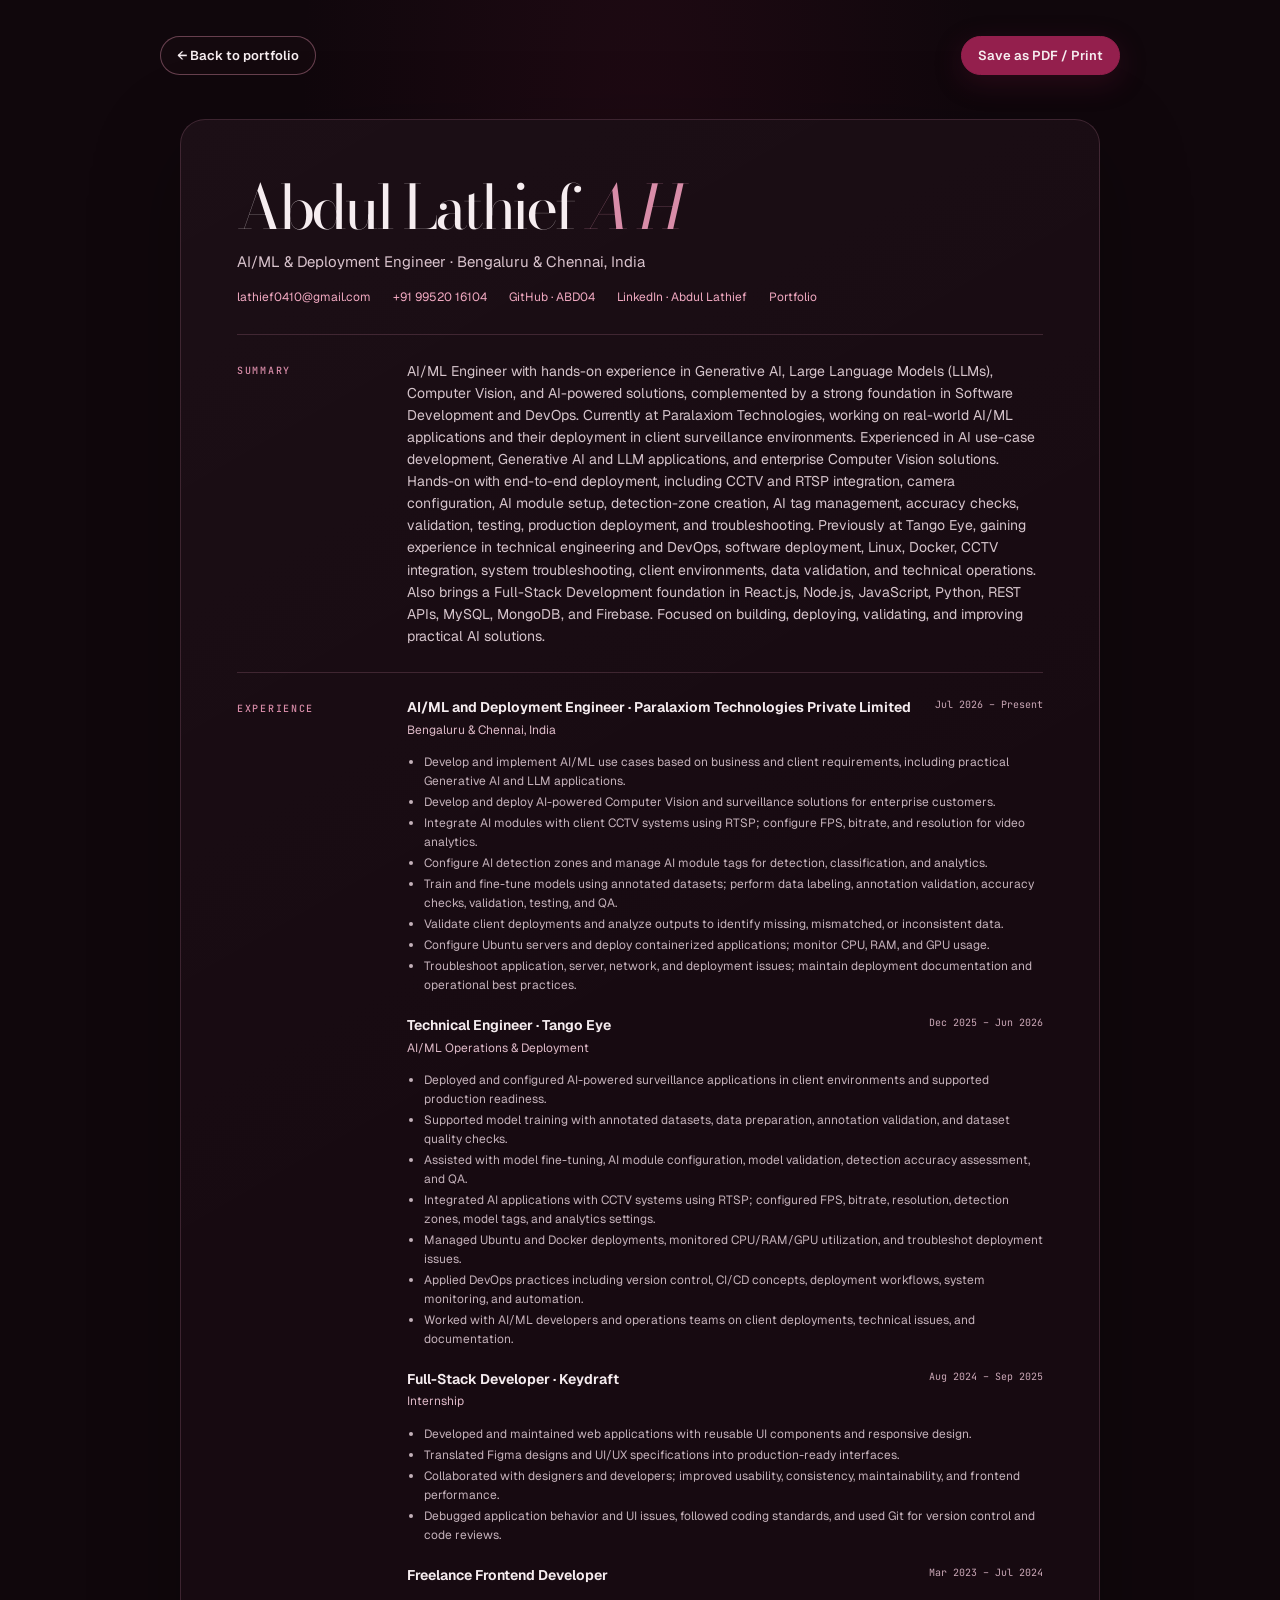
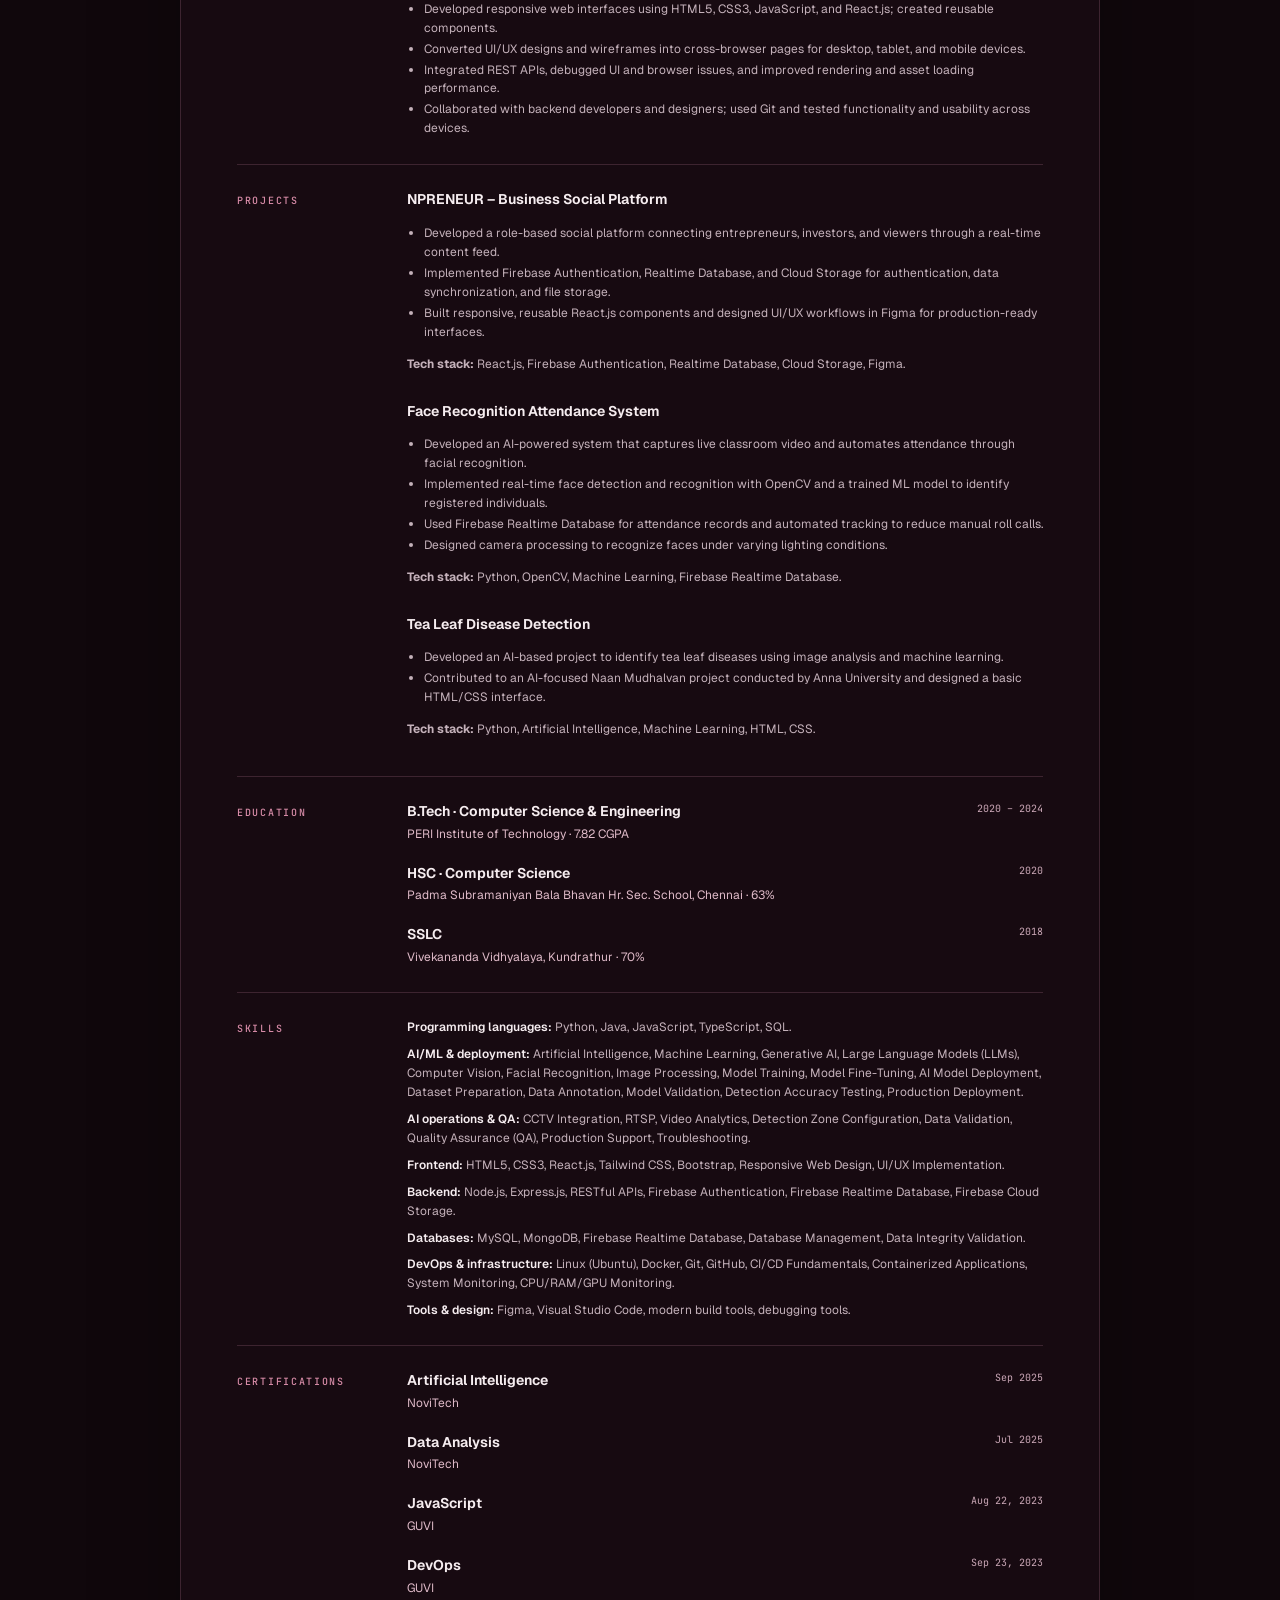
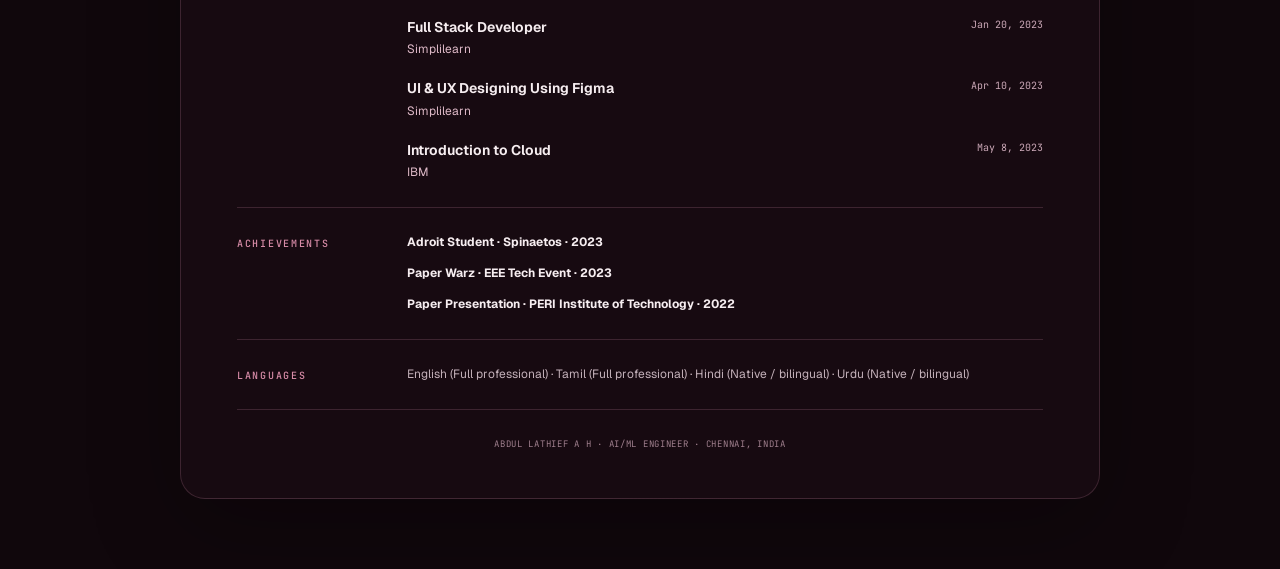
==== resume.html @ 0374a2bf "Add printable resume page from updated PDF" ====
<!doctype html>
<html lang="en">
<head>
  <meta charset="utf-8">
  <meta name="viewport" content="width=device-width, initial-scale=1">
  <meta name="theme-color" content="#10070c">
  <meta name="description" content="Resume of Abdul Lathief A H, AI/ML and deployment engineer.">
  <title>Resume — Abdul Lathief A H</title>
  <link rel="preconnect" href="https://fonts.googleapis.com">
  <link rel="preconnect" href="https://fonts.gstatic.com" crossorigin>
  <link href="https://fonts.googleapis.com/css2?family=Bodoni+Moda:opsz,wght@6..96,400;6..96,500&family=Geist:wght@300;400;500;600;700&family=JetBrains+Mono:wght@400;500&display=swap" rel="stylesheet">
  <style>
    :root{color-scheme:dark;--bg:#10070c;--card:#170a11;--ink:#f6edf0;--muted:#c4b1ba;--pink:#d88ca8;--line:rgba(216,140,168,.2);--mono:"JetBrains Mono",monospace;--sans:"Geist",Arial,sans-serif;--serif:"Bodoni Moda",Georgia,serif}
    *{box-sizing:border-box}html{background:var(--bg);scroll-behavior:smooth}body{margin:0;background:radial-gradient(ellipse at 50% 10%,rgba(110,23,56,.16),transparent 38%),var(--bg);color:var(--ink);font:14px/1.58 var(--sans);-webkit-font-smoothing:antialiased}a{color:inherit;text-decoration:none}.resume-toolbar{max-width:960px;margin:0 auto;padding:36px 0 24px;display:flex;justify-content:space-between;align-items:center}.tool-button{display:inline-flex;align-items:center;justify-content:center;gap:8px;padding:10px 16px;border:1px solid rgba(216,140,168,.42);border-radius:999px;background:rgba(25,11,18,.55);color:var(--ink);font:600 13px var(--sans);cursor:pointer;transition:background .2s,border-color .2s,transform .2s}.tool-button:hover{transform:translateY(-2px);border-color:var(--pink);background:rgba(148,31,77,.22)}.tool-primary{background:#941f4d;border-color:#941f4d;box-shadow:0 8px 28px rgba(110,23,56,.28)}.tool-primary:hover{background:#ad2a5e;border-color:#ad2a5e}.resume-sheet{max-width:920px;margin:20px auto 70px;padding:54px 56px 48px;border:1px solid var(--line);border-radius:25px;background:linear-gradient(150deg,rgba(255,255,255,.02),transparent 30%),var(--card);box-shadow:0 26px 90px rgba(0,0,0,.28)}.resume-header{padding-bottom:27px;border-bottom:1px solid var(--line)}h1{margin:0;font:400 clamp(40px,6vw,61px)/1.08 var(--serif);letter-spacing:-.055em}h1 em{color:var(--pink);font-weight:400}.resume-role{margin:10px 0 14px;color:#d9c3cd;font-size:15px}.contact-row{display:flex;flex-wrap:wrap;gap:8px 22px;color:#f0a8c0;font-size:12px}.contact-row a:hover{text-decoration:underline}.resume-section{display:grid;grid-template-columns:150px 1fr;gap:20px;padding:25px 0;border-bottom:1px solid var(--line)}.resume-section:last-child{border-bottom:0;padding-bottom:0}.section-label{margin:4px 0 0;color:var(--pink);font:500 10px var(--mono);letter-spacing:.17em}.section-content{min-width:0}.summary{margin:0;color:#d5c4cb}.resume-item{display:grid;grid-template-columns:minmax(0,1fr) auto;gap:3px 18px;margin:0 0 20px}.resume-item:last-child{margin-bottom:0}.resume-item h3{margin:0;color:var(--ink);font-size:14px;font-weight:650;line-height:1.4}.item-date{color:#cba8b7;text-align:right;font:10px var(--mono);white-space:nowrap}.item-subtitle{grid-column:1/-1;margin:0;color:#dfbac8;font-size:12px}.item-copy{grid-column:1/-1;margin:5px 0 0;color:var(--muted);font-size:12px}.item-copy ul{margin:5px 0 0;padding-left:17px}.item-copy li{padding:1px 0}.skill-list{display:grid;gap:8px;margin:0}.skill-list p{margin:0;color:var(--muted);font-size:12px}.skill-list strong{color:var(--ink);font-weight:600}.project-list{display:grid;gap:16px}.project-list .resume-item{margin:0}.course-inline{margin:12px 0 0;color:var(--muted);font-size:12px}.award-list{display:grid;gap:12px}.award-list p{margin:0;color:var(--muted);font-size:12px}.award-list b{color:var(--ink)}.language-list{margin:0;color:var(--muted);font-size:12px}.resume-footer{margin-top:28px;color:#9f7f8d;font:9px var(--mono);letter-spacing:.08em;text-align:center}
    @media(max-width:1000px){.resume-toolbar{margin:0 5vw}.resume-sheet{margin:20px 5vw 60px}}
    @media(max-width:640px){body{font-size:13px}.resume-toolbar{margin:0;padding:22px 5vw 12px}.tool-button{padding:9px 12px;font-size:11px}.resume-sheet{margin:12px 4vw 38px;padding:30px 23px 32px;border-radius:19px}h1{font-size:42px}.resume-role{font-size:13px}.contact-row{gap:7px 14px;font-size:11px}.resume-section{grid-template-columns:1fr;gap:11px;padding:20px 0}.section-label{margin:0}.resume-item{grid-template-columns:1fr;gap:3px;margin-bottom:17px}.item-date{text-align:left;grid-row:2}.item-subtitle,.item-copy{grid-column:auto}.item-subtitle{grid-row:3}.item-copy{grid-row:4}.item-copy li{padding:2px 0}}
    @media print{@page{size:A4;margin:12mm}html,body{background:#10070c!important;print-color-adjust:exact;-webkit-print-color-adjust:exact}.resume-toolbar{display:none}.resume-sheet{max-width:none;margin:0;padding:13mm;border:1px solid var(--line);border-radius:0;box-shadow:none;break-inside:auto}.resume-header,.resume-section,.resume-item{break-inside:avoid}.resume-section{padding:17px 0}h1{font-size:39pt}.item-copy,.skill-list p,.award-list p,.summary{font-size:9pt}.section-label{font-size:8pt}.resume-footer{margin-top:17px}}
  </style>
</head>
<body>
  <div class="resume-toolbar" aria-label="Resume actions">
    <a class="tool-button" href="Abdul%20Lathief%20Portfolio.html">← Back to portfolio</a>
    <button class="tool-button tool-primary" type="button" onclick="window.print()">Save as PDF / Print</button>
  </div>
  <main class="resume-sheet">
    <header class="resume-header">
      <h1>Abdul Lathief <em>A H</em></h1>
      <p class="resume-role">AI/ML &amp; Deployment Engineer · Bengaluru &amp; Chennai, India</p>
      <div class="contact-row"><a href="mailto:lathief0410@gmail.com">lathief0410@gmail.com</a><a href="tel:+919952016104">+91 99520 16104</a><a href="https://github.com/ABD04" target="_blank" rel="noreferrer">GitHub · ABD04</a><a href="https://www.linkedin.com/in/abdul-lathief-a-h-a59410236/" target="_blank" rel="noreferrer">LinkedIn · Abdul Lathief</a><a href="Abdul%20Lathief%20Portfolio.html">Portfolio</a></div>
    </header>

    <section class="resume-section"><h2 class="section-label">SUMMARY</h2><div class="section-content"><p class="summary">AI/ML Engineer with hands-on experience in Generative AI, Large Language Models (LLMs), Computer Vision, and AI-powered solutions, complemented by a strong foundation in Software Development and DevOps. Currently at Paralaxiom Technologies, working on real-world AI/ML applications and their deployment in client surveillance environments. Experienced in AI use-case development, Generative AI and LLM applications, and enterprise Computer Vision solutions. Hands-on with end-to-end deployment, including CCTV and RTSP integration, camera configuration, AI module setup, detection-zone creation, AI tag management, accuracy checks, validation, testing, production deployment, and troubleshooting. Previously at Tango Eye, gaining experience in technical engineering and DevOps, software deployment, Linux, Docker, CCTV integration, system troubleshooting, client environments, data validation, and technical operations. Also brings a Full-Stack Development foundation in React.js, Node.js, JavaScript, Python, REST APIs, MySQL, MongoDB, and Firebase. Focused on building, deploying, validating, and improving practical AI solutions.</p></div></section>

    <section class="resume-section"><h2 class="section-label">EXPERIENCE</h2><div class="section-content">
      <article class="resume-item"><h3>AI/ML and Deployment Engineer · Paralaxiom Technologies Private Limited</h3><time class="item-date">Jul 2026 – Present</time><p class="item-subtitle">Bengaluru &amp; Chennai, India</p><div class="item-copy"><ul><li>Develop and implement AI/ML use cases based on business and client requirements, including practical Generative AI and LLM applications.</li><li>Develop and deploy AI-powered Computer Vision and surveillance solutions for enterprise customers.</li><li>Integrate AI modules with client CCTV systems using RTSP; configure FPS, bitrate, and resolution for video analytics.</li><li>Configure AI detection zones and manage AI module tags for detection, classification, and analytics.</li><li>Train and fine-tune models using annotated datasets; perform data labeling, annotation validation, accuracy checks, validation, testing, and QA.</li><li>Validate client deployments and analyze outputs to identify missing, mismatched, or inconsistent data.</li><li>Configure Ubuntu servers and deploy containerized applications; monitor CPU, RAM, and GPU usage.</li><li>Troubleshoot application, server, network, and deployment issues; maintain deployment documentation and operational best practices.</li></ul></div></article>
      <article class="resume-item"><h3>Technical Engineer · Tango Eye</h3><time class="item-date">Dec 2025 – Jun 2026</time><p class="item-subtitle">AI/ML Operations &amp; Deployment</p><div class="item-copy"><ul><li>Deployed and configured AI-powered surveillance applications in client environments and supported production readiness.</li><li>Supported model training with annotated datasets, data preparation, annotation validation, and dataset quality checks.</li><li>Assisted with model fine-tuning, AI module configuration, model validation, detection accuracy assessment, and QA.</li><li>Integrated AI applications with CCTV systems using RTSP; configured FPS, bitrate, resolution, detection zones, model tags, and analytics settings.</li><li>Managed Ubuntu and Docker deployments, monitored CPU/RAM/GPU utilization, and troubleshot deployment issues.</li><li>Applied DevOps practices including version control, CI/CD concepts, deployment workflows, system monitoring, and automation.</li><li>Worked with AI/ML developers and operations teams on client deployments, technical issues, and documentation.</li></ul></div></article>
      <article class="resume-item"><h3>Full-Stack Developer · Keydraft</h3><time class="item-date">Aug 2024 – Sep 2025</time><p class="item-subtitle">Internship</p><div class="item-copy"><ul><li>Developed and maintained web applications with reusable UI components and responsive design.</li><li>Translated Figma designs and UI/UX specifications into production-ready interfaces.</li><li>Collaborated with designers and developers; improved usability, consistency, maintainability, and frontend performance.</li><li>Debugged application behavior and UI issues, followed coding standards, and used Git for version control and code reviews.</li></ul></div></article>
      <article class="resume-item"><h3>Freelance Frontend Developer</h3><time class="item-date">Mar 2023 – Jul 2024</time><div class="item-copy"><ul><li>Developed responsive web interfaces using HTML5, CSS3, JavaScript, and React.js; created reusable components.</li><li>Converted UI/UX designs and wireframes into cross-browser pages for desktop, tablet, and mobile devices.</li><li>Integrated REST APIs, debugged UI and browser issues, and improved rendering and asset loading performance.</li><li>Collaborated with backend developers and designers; used Git and tested functionality and usability across devices.</li></ul></div></article>
    </div></section>

    <section class="resume-section"><h2 class="section-label">PROJECTS</h2><div class="section-content project-list">
      <article class="resume-item"><h3>NPRENEUR – Business Social Platform</h3><div class="item-copy"><ul><li>Developed a role-based social platform connecting entrepreneurs, investors, and viewers through a real-time content feed.</li><li>Implemented Firebase Authentication, Realtime Database, and Cloud Storage for authentication, data synchronization, and file storage.</li><li>Built responsive, reusable React.js components and designed UI/UX workflows in Figma for production-ready interfaces.</li></ul><p><strong>Tech stack:</strong> React.js, Firebase Authentication, Realtime Database, Cloud Storage, Figma.</p></div></article>
      <article class="resume-item"><h3>Face Recognition Attendance System</h3><div class="item-copy"><ul><li>Developed an AI-powered system that captures live classroom video and automates attendance through facial recognition.</li><li>Implemented real-time face detection and recognition with OpenCV and a trained ML model to identify registered individuals.</li><li>Used Firebase Realtime Database for attendance records and automated tracking to reduce manual roll calls.</li><li>Designed camera processing to recognize faces under varying lighting conditions.</li></ul><p><strong>Tech stack:</strong> Python, OpenCV, Machine Learning, Firebase Realtime Database.</p></div></article>
      <article class="resume-item"><h3>Tea Leaf Disease Detection</h3><div class="item-copy"><ul><li>Developed an AI-based project to identify tea leaf diseases using image analysis and machine learning.</li><li>Contributed to an AI-focused Naan Mudhalvan project conducted by Anna University and designed a basic HTML/CSS interface.</li></ul><p><strong>Tech stack:</strong> Python, Artificial Intelligence, Machine Learning, HTML, CSS.</p></div></article>
    </div></section>

    <section class="resume-section"><h2 class="section-label">EDUCATION</h2><div class="section-content">
      <article class="resume-item"><h3>B.Tech · Computer Science &amp; Engineering</h3><time class="item-date">2020 – 2024</time><p class="item-subtitle">PERI Institute of Technology · 7.82 CGPA</p></article>
      <article class="resume-item"><h3>HSC · Computer Science</h3><time class="item-date">2020</time><p class="item-subtitle">Padma Subramaniyan Bala Bhavan Hr. Sec. School, Chennai · 63%</p></article>
      <article class="resume-item"><h3>SSLC</h3><time class="item-date">2018</time><p class="item-subtitle">Vivekananda Vidhyalaya, Kundrathur · 70%</p></article>
    </div></section>

    <section class="resume-section"><h2 class="section-label">SKILLS</h2><div class="section-content skill-list">
      <p><strong>Programming languages:</strong> Python, Java, JavaScript, TypeScript, SQL.</p>
      <p><strong>AI/ML &amp; deployment:</strong> Artificial Intelligence, Machine Learning, Generative AI, Large Language Models (LLMs), Computer Vision, Facial Recognition, Image Processing, Model Training, Model Fine-Tuning, AI Model Deployment, Dataset Preparation, Data Annotation, Model Validation, Detection Accuracy Testing, Production Deployment.</p>
      <p><strong>AI operations &amp; QA:</strong> CCTV Integration, RTSP, Video Analytics, Detection Zone Configuration, Data Validation, Quality Assurance (QA), Production Support, Troubleshooting.</p>
      <p><strong>Frontend:</strong> HTML5, CSS3, React.js, Tailwind CSS, Bootstrap, Responsive Web Design, UI/UX Implementation.</p>
      <p><strong>Backend:</strong> Node.js, Express.js, RESTful APIs, Firebase Authentication, Firebase Realtime Database, Firebase Cloud Storage.</p>
      <p><strong>Databases:</strong> MySQL, MongoDB, Firebase Realtime Database, Database Management, Data Integrity Validation.</p>
      <p><strong>DevOps &amp; infrastructure:</strong> Linux (Ubuntu), Docker, Git, GitHub, CI/CD Fundamentals, Containerized Applications, System Monitoring, CPU/RAM/GPU Monitoring.</p>
      <p><strong>Tools &amp; design:</strong> Figma, Visual Studio Code, modern build tools, debugging tools.</p>
    </div></section>

    <section class="resume-section"><h2 class="section-label">CERTIFICATIONS</h2><div class="section-content">
      <article class="resume-item"><h3>Artificial Intelligence</h3><time class="item-date">Sep 2025</time><p class="item-subtitle">NoviTech</p></article>
      <article class="resume-item"><h3>Data Analysis</h3><time class="item-date">Jul 2025</time><p class="item-subtitle">NoviTech</p></article>
      <article class="resume-item"><h3>JavaScript</h3><time class="item-date">Aug 22, 2023</time><p class="item-subtitle">GUVI</p></article>
      <article class="resume-item"><h3>DevOps</h3><time class="item-date">Sep 23, 2023</time><p class="item-subtitle">GUVI</p></article>
      <article class="resume-item"><h3>Full Stack Developer</h3><time class="item-date">Jan 20, 2023</time><p class="item-subtitle">Simplilearn</p></article>
      <article class="resume-item"><h3>UI &amp; UX Designing Using Figma</h3><time class="item-date">Apr 10, 2023</time><p class="item-subtitle">Simplilearn</p></article>
      <article class="resume-item"><h3>Introduction to Cloud</h3><time class="item-date">May 8, 2023</time><p class="item-subtitle">IBM</p></article>
    </div></section>

    <section class="resume-section"><h2 class="section-label">ACHIEVEMENTS</h2><div class="section-content award-list">
      <p><b>Adroit Student · Spinaetos · 2023</b></p>
      <p><b>Paper Warz · EEE Tech Event · 2023</b></p>
      <p><b>Paper Presentation · PERI Institute of Technology · 2022</b></p>
    </div></section>

    <section class="resume-section"><h2 class="section-label">LANGUAGES</h2><div class="section-content"><p class="language-list">English (Full professional) · Tamil (Full professional) · Hindi (Native / bilingual) · Urdu (Native / bilingual)</p></div></section>
    <footer class="resume-footer">ABDUL LATHIEF A H · AI/ML ENGINEER · CHENNAI, INDIA</footer>
  </main>
</body>
</html>
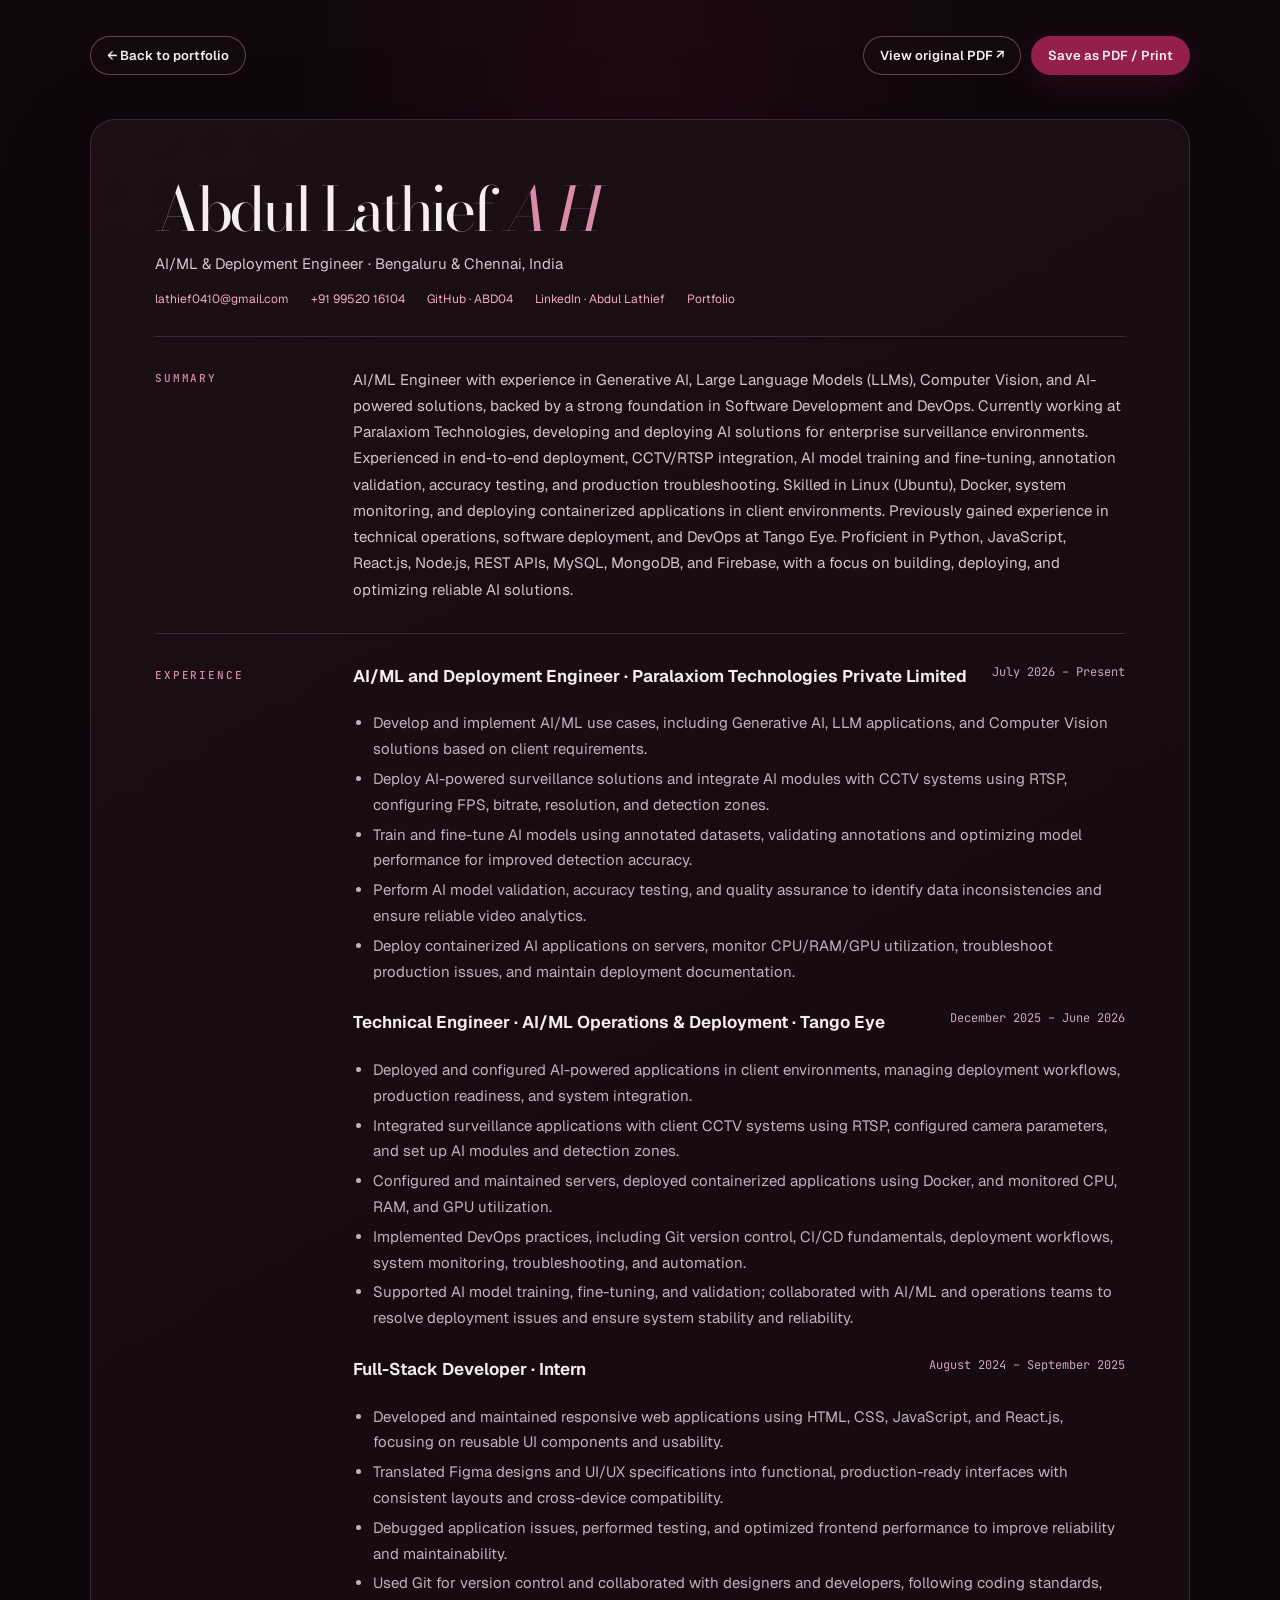
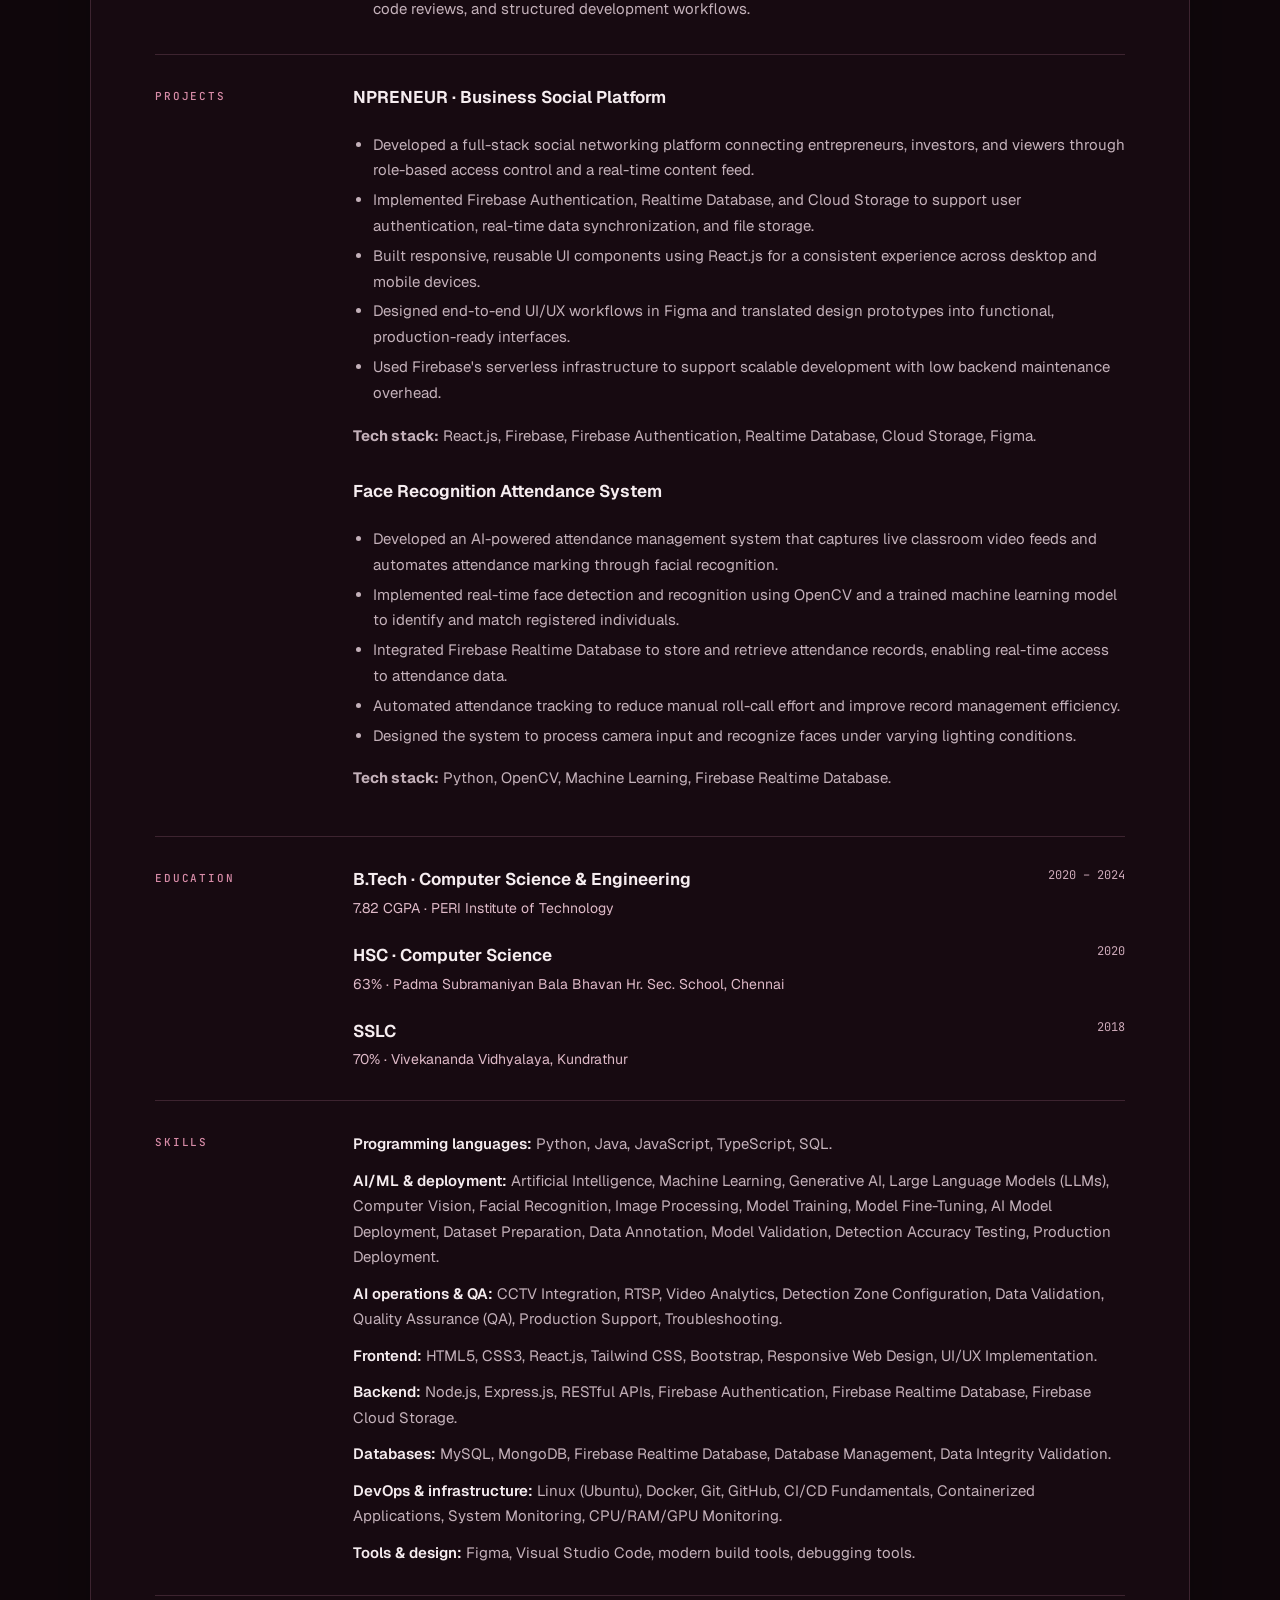
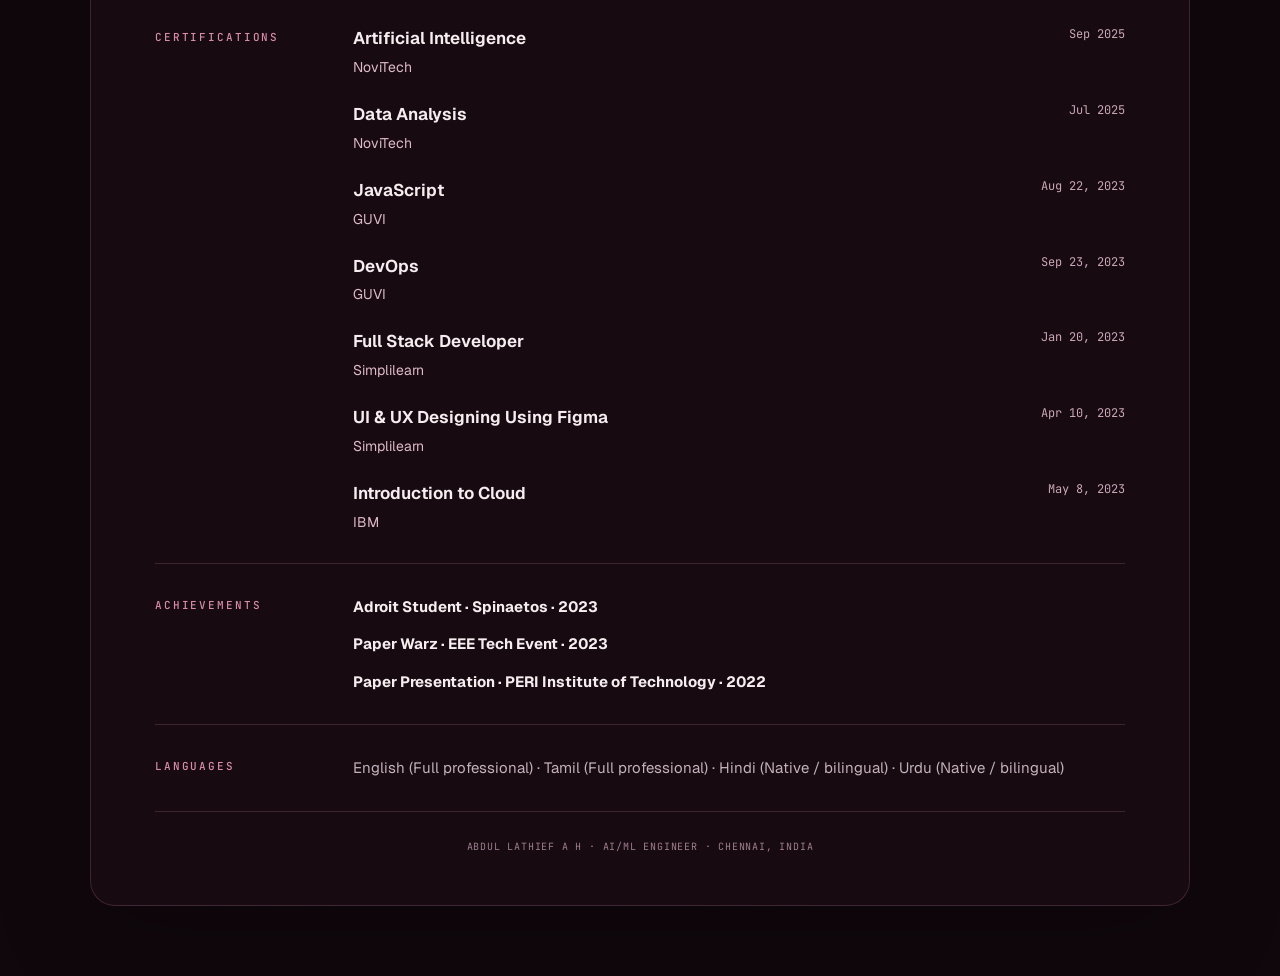
==== commit 7a495c70: "Add updated resume PDF and improve readability" ====
--- a/resume.html
+++ b/resume.html
@@ -8,19 +8,20 @@
   <title>Resume — Abdul Lathief A H</title>
   <link rel="preconnect" href="https://fonts.googleapis.com">
   <link rel="preconnect" href="https://fonts.gstatic.com" crossorigin>
-  <link href="https://fonts.googleapis.com/css2?family=Bodoni+Moda:opsz,wght@6..96,400;6..96,500&family=Geist:wght@300;400;500;600;700&family=JetBrains+Mono:wght@400;500&display=swap" rel="stylesheet">
+  <link href="https://fonts.googleapis.com/css2?family=Bodoni+Moda:opsz,wght@6..96,400;6..96,500;6..96,700&family=Geist:wght@300;400;500;600;700&family=JetBrains+Mono:wght@400;500&display=swap" rel="stylesheet">
   <style>
     :root{color-scheme:dark;--bg:#10070c;--card:#170a11;--ink:#f6edf0;--muted:#c4b1ba;--pink:#d88ca8;--line:rgba(216,140,168,.2);--mono:"JetBrains Mono",monospace;--sans:"Geist",Arial,sans-serif;--serif:"Bodoni Moda",Georgia,serif}
     *{box-sizing:border-box}html{background:var(--bg);scroll-behavior:smooth}body{margin:0;background:radial-gradient(ellipse at 50% 10%,rgba(110,23,56,.16),transparent 38%),var(--bg);color:var(--ink);font:14px/1.58 var(--sans);-webkit-font-smoothing:antialiased}a{color:inherit;text-decoration:none}.resume-toolbar{max-width:960px;margin:0 auto;padding:36px 0 24px;display:flex;justify-content:space-between;align-items:center}.tool-button{display:inline-flex;align-items:center;justify-content:center;gap:8px;padding:10px 16px;border:1px solid rgba(216,140,168,.42);border-radius:999px;background:rgba(25,11,18,.55);color:var(--ink);font:600 13px var(--sans);cursor:pointer;transition:background .2s,border-color .2s,transform .2s}.tool-button:hover{transform:translateY(-2px);border-color:var(--pink);background:rgba(148,31,77,.22)}.tool-primary{background:#941f4d;border-color:#941f4d;box-shadow:0 8px 28px rgba(110,23,56,.28)}.tool-primary:hover{background:#ad2a5e;border-color:#ad2a5e}.resume-sheet{max-width:920px;margin:20px auto 70px;padding:54px 56px 48px;border:1px solid var(--line);border-radius:25px;background:linear-gradient(150deg,rgba(255,255,255,.02),transparent 30%),var(--card);box-shadow:0 26px 90px rgba(0,0,0,.28)}.resume-header{padding-bottom:27px;border-bottom:1px solid var(--line)}h1{margin:0;font:400 clamp(40px,6vw,61px)/1.08 var(--serif);letter-spacing:-.055em}h1 em{color:var(--pink);font-weight:400}.resume-role{margin:10px 0 14px;color:#d9c3cd;font-size:15px}.contact-row{display:flex;flex-wrap:wrap;gap:8px 22px;color:#f0a8c0;font-size:12px}.contact-row a:hover{text-decoration:underline}.resume-section{display:grid;grid-template-columns:150px 1fr;gap:20px;padding:25px 0;border-bottom:1px solid var(--line)}.resume-section:last-child{border-bottom:0;padding-bottom:0}.section-label{margin:4px 0 0;color:var(--pink);font:500 10px var(--mono);letter-spacing:.17em}.section-content{min-width:0}.summary{margin:0;color:#d5c4cb}.resume-item{display:grid;grid-template-columns:minmax(0,1fr) auto;gap:3px 18px;margin:0 0 20px}.resume-item:last-child{margin-bottom:0}.resume-item h3{margin:0;color:var(--ink);font-size:14px;font-weight:650;line-height:1.4}.item-date{color:#cba8b7;text-align:right;font:10px var(--mono);white-space:nowrap}.item-subtitle{grid-column:1/-1;margin:0;color:#dfbac8;font-size:12px}.item-copy{grid-column:1/-1;margin:5px 0 0;color:var(--muted);font-size:12px}.item-copy ul{margin:5px 0 0;padding-left:17px}.item-copy li{padding:1px 0}.skill-list{display:grid;gap:8px;margin:0}.skill-list p{margin:0;color:var(--muted);font-size:12px}.skill-list strong{color:var(--ink);font-weight:600}.project-list{display:grid;gap:16px}.project-list .resume-item{margin:0}.course-inline{margin:12px 0 0;color:var(--muted);font-size:12px}.award-list{display:grid;gap:12px}.award-list p{margin:0;color:var(--muted);font-size:12px}.award-list b{color:var(--ink)}.language-list{margin:0;color:var(--muted);font-size:12px}.resume-footer{margin-top:28px;color:#9f7f8d;font:9px var(--mono);letter-spacing:.08em;text-align:center}
-    @media(max-width:1000px){.resume-toolbar{margin:0 5vw}.resume-sheet{margin:20px 5vw 60px}}
-    @media(max-width:640px){body{font-size:13px}.resume-toolbar{margin:0;padding:22px 5vw 12px}.tool-button{padding:9px 12px;font-size:11px}.resume-sheet{margin:12px 4vw 38px;padding:30px 23px 32px;border-radius:19px}h1{font-size:42px}.resume-role{font-size:13px}.contact-row{gap:7px 14px;font-size:11px}.resume-section{grid-template-columns:1fr;gap:11px;padding:20px 0}.section-label{margin:0}.resume-item{grid-template-columns:1fr;gap:3px;margin-bottom:17px}.item-date{text-align:left;grid-row:2}.item-subtitle,.item-copy{grid-column:auto}.item-subtitle{grid-row:3}.item-copy{grid-row:4}.item-copy li{padding:2px 0}}
+    .resume-toolbar{max-width:1100px}.resume-actions{display:flex;gap:10px;flex-wrap:wrap;justify-content:flex-end}.resume-sheet{max-width:1100px;padding:56px 64px 52px}.resume-section{grid-template-columns:170px 1fr;gap:28px;padding:30px 0}.section-label{font-size:11px}.summary{font-size:15px;line-height:1.75}.resume-item{gap:5px 22px;margin-bottom:24px}.resume-item h3{font-size:17px;line-height:1.45}.item-date{font-size:12px}.item-subtitle{font-size:14px}.item-copy{font-size:15px;line-height:1.72;margin-top:8px}.item-copy ul{margin-top:7px;padding-left:20px}.item-copy li{padding:2px 0}.skill-list{gap:11px}.skill-list p,.course-inline,.award-list p,.language-list{font-size:15px;line-height:1.7}.resume-footer{font-size:10px}
+    @media(max-width:1000px){.resume-toolbar{margin:0 5vw}.resume-sheet{margin:20px 5vw 60px;padding:46px 44px}}
+    @media(max-width:640px){body{font-size:14px}.resume-toolbar{margin:0;padding:22px 5vw 12px;gap:10px}.resume-actions{gap:8px}.tool-button{padding:9px 12px;font-size:11px}.resume-sheet{margin:12px 4vw 38px;padding:30px 23px 32px;border-radius:19px}h1{font-size:42px}.resume-role{font-size:13px}.contact-row{gap:7px 14px;font-size:11px}.resume-section{grid-template-columns:1fr;gap:11px;padding:22px 0}.section-label{margin:0}.summary{font-size:14px}.resume-item{grid-template-columns:1fr;gap:3px;margin-bottom:20px}.resume-item h3{font-size:16px}.item-date{text-align:left;grid-row:2;font-size:11px}.item-subtitle,.item-copy{grid-column:auto}.item-subtitle{grid-row:3;font-size:13px}.item-copy{grid-row:4;font-size:14px;line-height:1.65}.item-copy li{padding:2px 0}.skill-list p,.course-inline,.award-list p,.language-list{font-size:14px}}
     @media print{@page{size:A4;margin:12mm}html,body{background:#10070c!important;print-color-adjust:exact;-webkit-print-color-adjust:exact}.resume-toolbar{display:none}.resume-sheet{max-width:none;margin:0;padding:13mm;border:1px solid var(--line);border-radius:0;box-shadow:none;break-inside:auto}.resume-header,.resume-section,.resume-item{break-inside:avoid}.resume-section{padding:17px 0}h1{font-size:39pt}.item-copy,.skill-list p,.award-list p,.summary{font-size:9pt}.section-label{font-size:8pt}.resume-footer{margin-top:17px}}
   </style>
 </head>
 <body>
   <div class="resume-toolbar" aria-label="Resume actions">
     <a class="tool-button" href="Abdul%20Lathief%20Portfolio.html">← Back to portfolio</a>
-    <button class="tool-button tool-primary" type="button" onclick="window.print()">Save as PDF / Print</button>
+    <div class="resume-actions"><a class="tool-button" href="assets/Abdul_Lathief_AIML_Resume.pdf" target="_blank" rel="noreferrer">View original PDF ↗</a><button class="tool-button tool-primary" type="button" onclick="window.print()">Save as PDF / Print</button></div>
   </div>
   <main class="resume-sheet">
     <header class="resume-header">
@@ -29,25 +30,23 @@
       <div class="contact-row"><a href="mailto:lathief0410@gmail.com">lathief0410@gmail.com</a><a href="tel:+919952016104">+91 99520 16104</a><a href="https://github.com/ABD04" target="_blank" rel="noreferrer">GitHub · ABD04</a><a href="https://www.linkedin.com/in/abdul-lathief-a-h-a59410236/" target="_blank" rel="noreferrer">LinkedIn · Abdul Lathief</a><a href="Abdul%20Lathief%20Portfolio.html">Portfolio</a></div>
     </header>
 
-    <section class="resume-section"><h2 class="section-label">SUMMARY</h2><div class="section-content"><p class="summary">AI/ML Engineer with hands-on experience in Generative AI, Large Language Models (LLMs), Computer Vision, and AI-powered solutions, complemented by a strong foundation in Software Development and DevOps. Currently at Paralaxiom Technologies, working on real-world AI/ML applications and their deployment in client surveillance environments. Experienced in AI use-case development, Generative AI and LLM applications, and enterprise Computer Vision solutions. Hands-on with end-to-end deployment, including CCTV and RTSP integration, camera configuration, AI module setup, detection-zone creation, AI tag management, accuracy checks, validation, testing, production deployment, and troubleshooting. Previously at Tango Eye, gaining experience in technical engineering and DevOps, software deployment, Linux, Docker, CCTV integration, system troubleshooting, client environments, data validation, and technical operations. Also brings a Full-Stack Development foundation in React.js, Node.js, JavaScript, Python, REST APIs, MySQL, MongoDB, and Firebase. Focused on building, deploying, validating, and improving practical AI solutions.</p></div></section>
+    <section class="resume-section"><h2 class="section-label">SUMMARY</h2><div class="section-content"><p class="summary">AI/ML Engineer with experience in Generative AI, Large Language Models (LLMs), Computer Vision, and AI-powered solutions, backed by a strong foundation in Software Development and DevOps. Currently working at Paralaxiom Technologies, developing and deploying AI solutions for enterprise surveillance environments. Experienced in end-to-end deployment, CCTV/RTSP integration, AI model training and fine-tuning, annotation validation, accuracy testing, and production troubleshooting. Skilled in Linux (Ubuntu), Docker, system monitoring, and deploying containerized applications in client environments. Previously gained experience in technical operations, software deployment, and DevOps at Tango Eye. Proficient in Python, JavaScript, React.js, Node.js, REST APIs, MySQL, MongoDB, and Firebase, with a focus on building, deploying, and optimizing reliable AI solutions.</p></div></section>
 
     <section class="resume-section"><h2 class="section-label">EXPERIENCE</h2><div class="section-content">
-      <article class="resume-item"><h3>AI/ML and Deployment Engineer · Paralaxiom Technologies Private Limited</h3><time class="item-date">Jul 2026 – Present</time><p class="item-subtitle">Bengaluru &amp; Chennai, India</p><div class="item-copy"><ul><li>Develop and implement AI/ML use cases based on business and client requirements, including practical Generative AI and LLM applications.</li><li>Develop and deploy AI-powered Computer Vision and surveillance solutions for enterprise customers.</li><li>Integrate AI modules with client CCTV systems using RTSP; configure FPS, bitrate, and resolution for video analytics.</li><li>Configure AI detection zones and manage AI module tags for detection, classification, and analytics.</li><li>Train and fine-tune models using annotated datasets; perform data labeling, annotation validation, accuracy checks, validation, testing, and QA.</li><li>Validate client deployments and analyze outputs to identify missing, mismatched, or inconsistent data.</li><li>Configure Ubuntu servers and deploy containerized applications; monitor CPU, RAM, and GPU usage.</li><li>Troubleshoot application, server, network, and deployment issues; maintain deployment documentation and operational best practices.</li></ul></div></article>
-      <article class="resume-item"><h3>Technical Engineer · Tango Eye</h3><time class="item-date">Dec 2025 – Jun 2026</time><p class="item-subtitle">AI/ML Operations &amp; Deployment</p><div class="item-copy"><ul><li>Deployed and configured AI-powered surveillance applications in client environments and supported production readiness.</li><li>Supported model training with annotated datasets, data preparation, annotation validation, and dataset quality checks.</li><li>Assisted with model fine-tuning, AI module configuration, model validation, detection accuracy assessment, and QA.</li><li>Integrated AI applications with CCTV systems using RTSP; configured FPS, bitrate, resolution, detection zones, model tags, and analytics settings.</li><li>Managed Ubuntu and Docker deployments, monitored CPU/RAM/GPU utilization, and troubleshot deployment issues.</li><li>Applied DevOps practices including version control, CI/CD concepts, deployment workflows, system monitoring, and automation.</li><li>Worked with AI/ML developers and operations teams on client deployments, technical issues, and documentation.</li></ul></div></article>
-      <article class="resume-item"><h3>Full-Stack Developer · Keydraft</h3><time class="item-date">Aug 2024 – Sep 2025</time><p class="item-subtitle">Internship</p><div class="item-copy"><ul><li>Developed and maintained web applications with reusable UI components and responsive design.</li><li>Translated Figma designs and UI/UX specifications into production-ready interfaces.</li><li>Collaborated with designers and developers; improved usability, consistency, maintainability, and frontend performance.</li><li>Debugged application behavior and UI issues, followed coding standards, and used Git for version control and code reviews.</li></ul></div></article>
-      <article class="resume-item"><h3>Freelance Frontend Developer</h3><time class="item-date">Mar 2023 – Jul 2024</time><div class="item-copy"><ul><li>Developed responsive web interfaces using HTML5, CSS3, JavaScript, and React.js; created reusable components.</li><li>Converted UI/UX designs and wireframes into cross-browser pages for desktop, tablet, and mobile devices.</li><li>Integrated REST APIs, debugged UI and browser issues, and improved rendering and asset loading performance.</li><li>Collaborated with backend developers and designers; used Git and tested functionality and usability across devices.</li></ul></div></article>
+      <article class="resume-item"><h3>AI/ML and Deployment Engineer · Paralaxiom Technologies Private Limited</h3><time class="item-date">July 2026 – Present</time><div class="item-copy"><ul><li>Develop and implement AI/ML use cases, including Generative AI, LLM applications, and Computer Vision solutions based on client requirements.</li><li>Deploy AI-powered surveillance solutions and integrate AI modules with CCTV systems using RTSP, configuring FPS, bitrate, resolution, and detection zones.</li><li>Train and fine-tune AI models using annotated datasets, validating annotations and optimizing model performance for improved detection accuracy.</li><li>Perform AI model validation, accuracy testing, and quality assurance to identify data inconsistencies and ensure reliable video analytics.</li><li>Deploy containerized AI applications on servers, monitor CPU/RAM/GPU utilization, troubleshoot production issues, and maintain deployment documentation.</li></ul></div></article>
+      <article class="resume-item"><h3>Technical Engineer · AI/ML Operations &amp; Deployment · Tango Eye</h3><time class="item-date">December 2025 – June 2026</time><div class="item-copy"><ul><li>Deployed and configured AI-powered applications in client environments, managing deployment workflows, production readiness, and system integration.</li><li>Integrated surveillance applications with client CCTV systems using RTSP, configured camera parameters, and set up AI modules and detection zones.</li><li>Configured and maintained servers, deployed containerized applications using Docker, and monitored CPU, RAM, and GPU utilization.</li><li>Implemented DevOps practices, including Git version control, CI/CD fundamentals, deployment workflows, system monitoring, troubleshooting, and automation.</li><li>Supported AI model training, fine-tuning, and validation; collaborated with AI/ML and operations teams to resolve deployment issues and ensure system stability and reliability.</li></ul></div></article>
+      <article class="resume-item"><h3>Full-Stack Developer · Intern</h3><time class="item-date">August 2024 – September 2025</time><div class="item-copy"><ul><li>Developed and maintained responsive web applications using HTML, CSS, JavaScript, and React.js, focusing on reusable UI components and usability.</li><li>Translated Figma designs and UI/UX specifications into functional, production-ready interfaces with consistent layouts and cross-device compatibility.</li><li>Debugged application issues, performed testing, and optimized frontend performance to improve reliability and maintainability.</li><li>Used Git for version control and collaborated with designers and developers, following coding standards, code reviews, and structured development workflows.</li></ul></div></article>
     </div></section>
 
     <section class="resume-section"><h2 class="section-label">PROJECTS</h2><div class="section-content project-list">
-      <article class="resume-item"><h3>NPRENEUR – Business Social Platform</h3><div class="item-copy"><ul><li>Developed a role-based social platform connecting entrepreneurs, investors, and viewers through a real-time content feed.</li><li>Implemented Firebase Authentication, Realtime Database, and Cloud Storage for authentication, data synchronization, and file storage.</li><li>Built responsive, reusable React.js components and designed UI/UX workflows in Figma for production-ready interfaces.</li></ul><p><strong>Tech stack:</strong> React.js, Firebase Authentication, Realtime Database, Cloud Storage, Figma.</p></div></article>
-      <article class="resume-item"><h3>Face Recognition Attendance System</h3><div class="item-copy"><ul><li>Developed an AI-powered system that captures live classroom video and automates attendance through facial recognition.</li><li>Implemented real-time face detection and recognition with OpenCV and a trained ML model to identify registered individuals.</li><li>Used Firebase Realtime Database for attendance records and automated tracking to reduce manual roll calls.</li><li>Designed camera processing to recognize faces under varying lighting conditions.</li></ul><p><strong>Tech stack:</strong> Python, OpenCV, Machine Learning, Firebase Realtime Database.</p></div></article>
-      <article class="resume-item"><h3>Tea Leaf Disease Detection</h3><div class="item-copy"><ul><li>Developed an AI-based project to identify tea leaf diseases using image analysis and machine learning.</li><li>Contributed to an AI-focused Naan Mudhalvan project conducted by Anna University and designed a basic HTML/CSS interface.</li></ul><p><strong>Tech stack:</strong> Python, Artificial Intelligence, Machine Learning, HTML, CSS.</p></div></article>
+      <article class="resume-item"><h3>NPRENEUR · Business Social Platform</h3><div class="item-copy"><ul><li>Developed a full-stack social networking platform connecting entrepreneurs, investors, and viewers through role-based access control and a real-time content feed.</li><li>Implemented Firebase Authentication, Realtime Database, and Cloud Storage to support user authentication, real-time data synchronization, and file storage.</li><li>Built responsive, reusable UI components using React.js for a consistent experience across desktop and mobile devices.</li><li>Designed end-to-end UI/UX workflows in Figma and translated design prototypes into functional, production-ready interfaces.</li><li>Used Firebase's serverless infrastructure to support scalable development with low backend maintenance overhead.</li></ul><p><strong>Tech stack:</strong> React.js, Firebase, Firebase Authentication, Realtime Database, Cloud Storage, Figma.</p></div></article>
+      <article class="resume-item"><h3>Face Recognition Attendance System</h3><div class="item-copy"><ul><li>Developed an AI-powered attendance management system that captures live classroom video feeds and automates attendance marking through facial recognition.</li><li>Implemented real-time face detection and recognition using OpenCV and a trained machine learning model to identify and match registered individuals.</li><li>Integrated Firebase Realtime Database to store and retrieve attendance records, enabling real-time access to attendance data.</li><li>Automated attendance tracking to reduce manual roll-call effort and improve record management efficiency.</li><li>Designed the system to process camera input and recognize faces under varying lighting conditions.</li></ul><p><strong>Tech stack:</strong> Python, OpenCV, Machine Learning, Firebase Realtime Database.</p></div></article>
     </div></section>
 
     <section class="resume-section"><h2 class="section-label">EDUCATION</h2><div class="section-content">
-      <article class="resume-item"><h3>B.Tech · Computer Science &amp; Engineering</h3><time class="item-date">2020 – 2024</time><p class="item-subtitle">PERI Institute of Technology · 7.82 CGPA</p></article>
-      <article class="resume-item"><h3>HSC · Computer Science</h3><time class="item-date">2020</time><p class="item-subtitle">Padma Subramaniyan Bala Bhavan Hr. Sec. School, Chennai · 63%</p></article>
-      <article class="resume-item"><h3>SSLC</h3><time class="item-date">2018</time><p class="item-subtitle">Vivekananda Vidhyalaya, Kundrathur · 70%</p></article>
+      <article class="resume-item"><h3>B.Tech · Computer Science &amp; Engineering</h3><time class="item-date">2020 – 2024</time><p class="item-subtitle">7.82 CGPA · PERI Institute of Technology</p></article>
+      <article class="resume-item"><h3>HSC · Computer Science</h3><time class="item-date">2020</time><p class="item-subtitle">63% · Padma Subramaniyan Bala Bhavan Hr. Sec. School, Chennai</p></article>
+      <article class="resume-item"><h3>SSLC</h3><time class="item-date">2018</time><p class="item-subtitle">70% · Vivekananda Vidhyalaya, Kundrathur</p></article>
     </div></section>
 
     <section class="resume-section"><h2 class="section-label">SKILLS</h2><div class="section-content skill-list">
